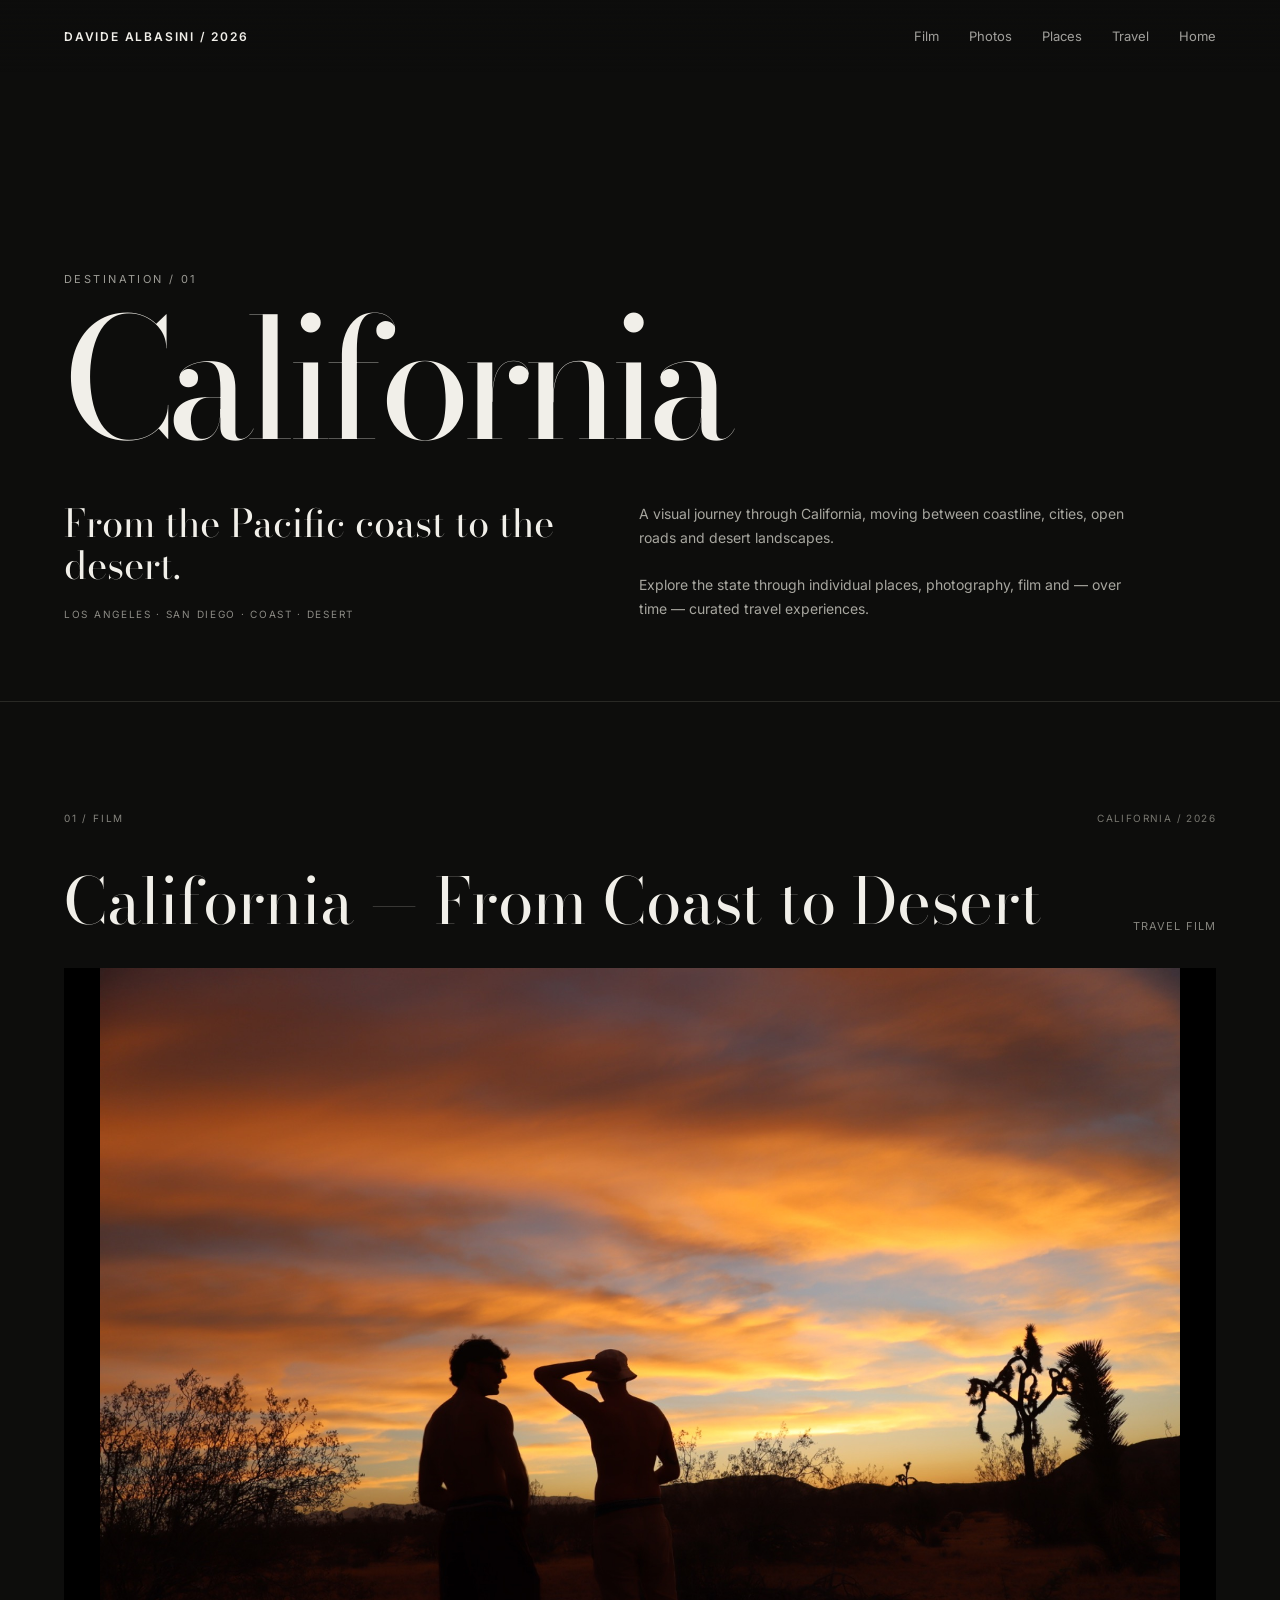
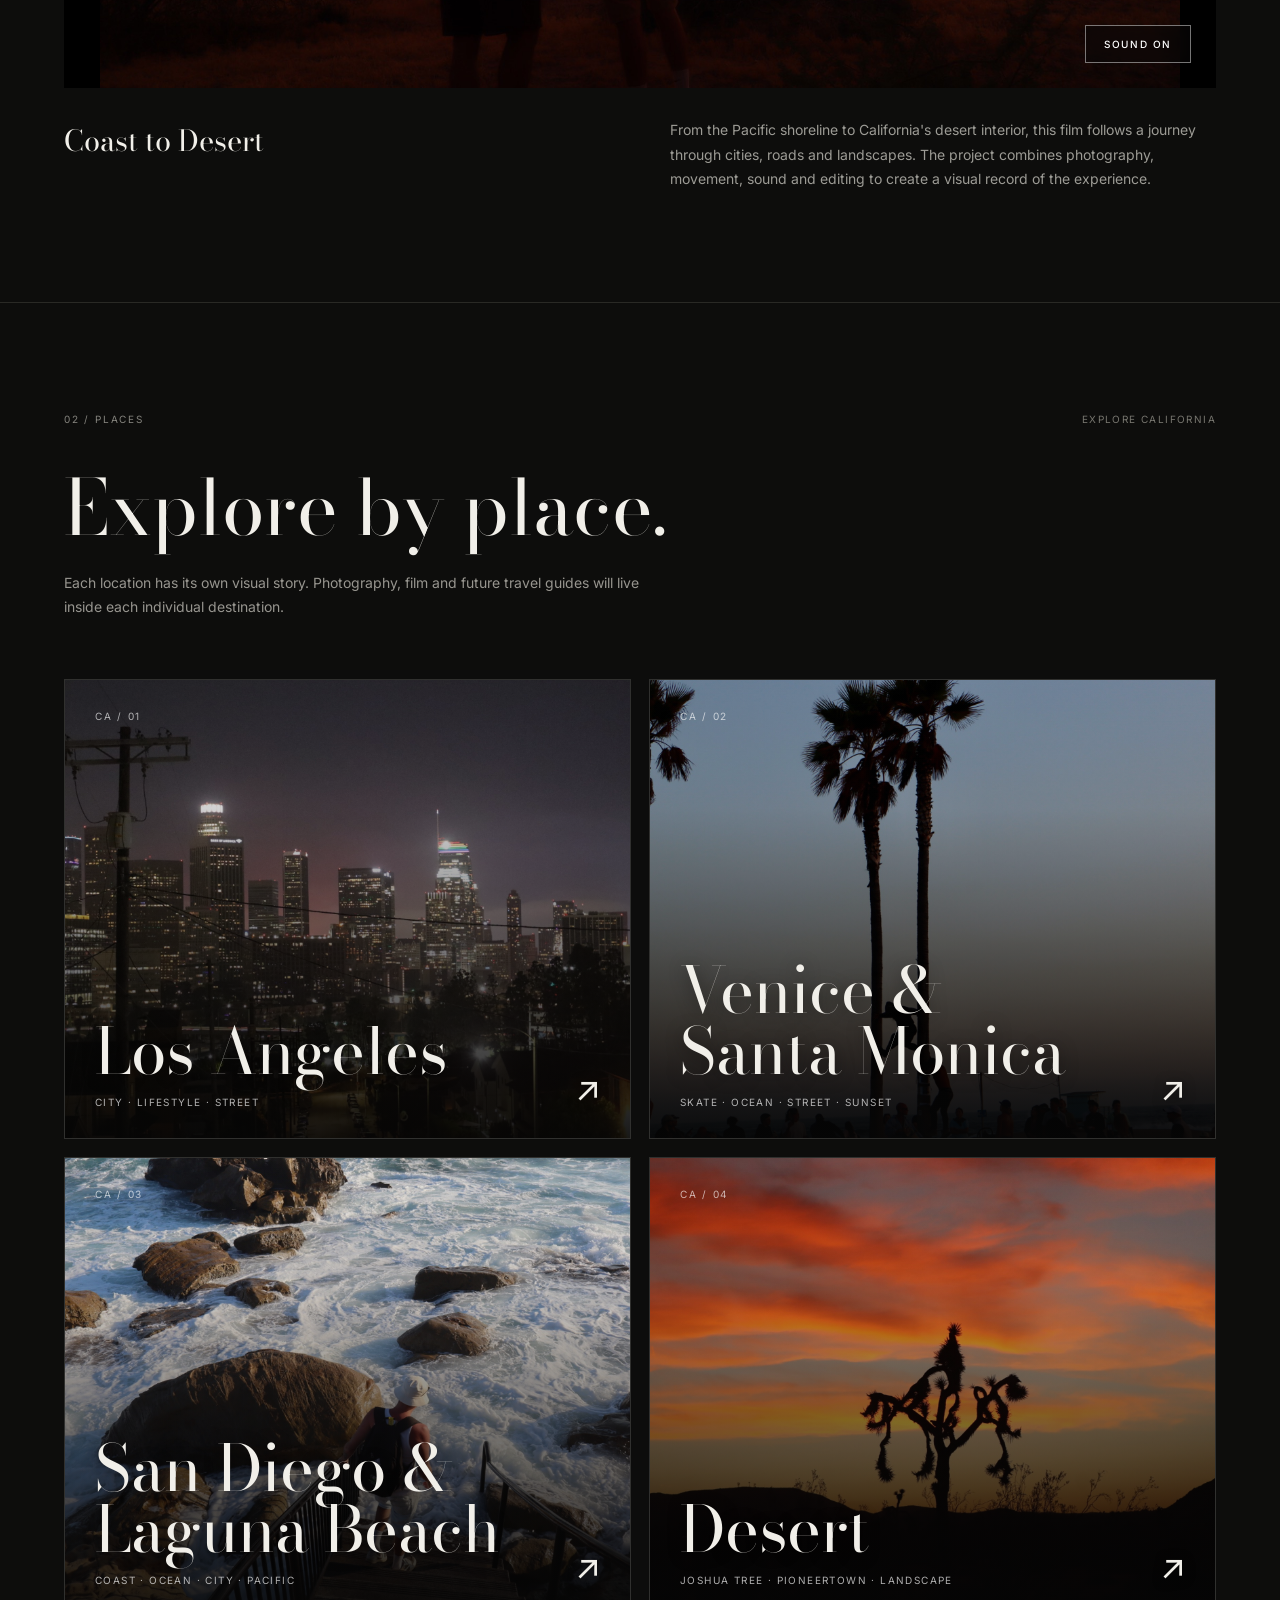
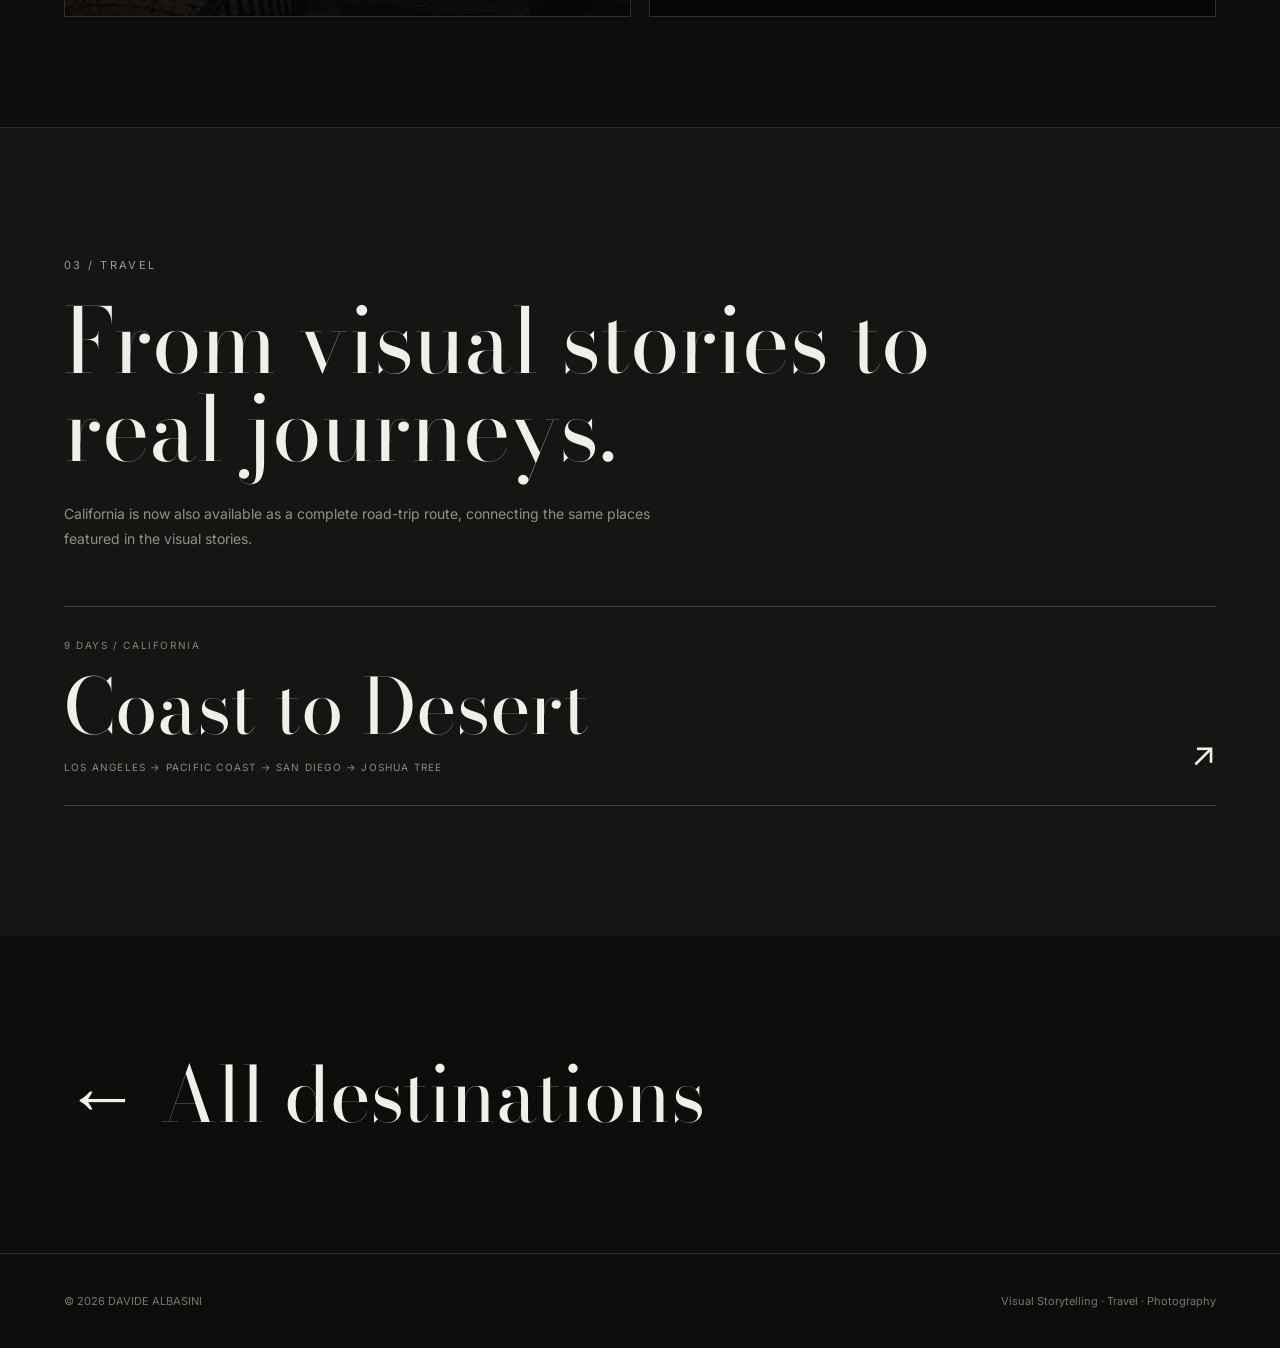
==== california.html @ 937cb7dc "add portfolio website" ====
<!DOCTYPE html>
<html lang="en">

<head>
  <meta charset="UTF-8">
  <meta name="viewport" content="width=device-width, initial-scale=1.0">

  <title>California | ALBASINI</title>

  <link rel="preconnect" href="https://fonts.googleapis.com">
  <link rel="preconnect" href="https://fonts.gstatic.com" crossorigin>

  <link
    href="https://fonts.googleapis.com/css2?family=Bodoni+Moda:opsz,wght@6..96,400;6..96,500&family=Inter:wght@400;500;600&display=swap"
    rel="stylesheet"
  >

  <style>

    * {
      box-sizing: border-box;
      margin: 0;
      padding: 0;
    }

    html {
      scroll-behavior: smooth;
    }

    body {
      background: #0d0d0c;
      color: #f1efe9;
      font-family: "Inter", sans-serif;
    }

    a {
      color: inherit;
      text-decoration: none;
    }

    header {
      position: fixed;
      top: 0;
      left: 0;
      width: 100%;
      padding: 28px 5vw;
      display: flex;
      justify-content: space-between;
      align-items: center;
      z-index: 100;
      background: linear-gradient(
        to bottom,
        rgba(13,13,12,0.95),
        rgba(13,13,12,0)
      );
    }

    .brand {
      font-size: 12px;
      font-weight: 600;
      letter-spacing: 0.15em;
    }

    nav {
      display: flex;
      gap: 30px;
      font-size: 13px;
    }

    nav a {
      opacity: 0.65;
      transition: opacity 0.25s ease;
    }

    nav a:hover {
      opacity: 1;
    }

    .hero {
      min-height: 78vh;
      padding: 160px 5vw 80px;
      display: flex;
      flex-direction: column;
      justify-content: flex-end;
      border-bottom: 1px solid #292925;
    }

    .eyebrow {
      font-size: 11px;
      letter-spacing: 0.22em;
      text-transform: uppercase;
      color: #9c9b95;
      margin-bottom: 25px;
    }

    h1 {
      font-family: "Bodoni Moda", serif;
      font-weight: 400;
      font-size: clamp(72px, 13vw, 190px);
      line-height: 0.82;
      letter-spacing: -0.055em;
    }

    .intro {
      margin-top: 55px;
      display: grid;
      grid-template-columns: 1fr 1fr;
      gap: 50px;
      max-width: 1100px;
    }

    .intro-main {
      font-family: "Bodoni Moda", serif;
      font-size: clamp(25px, 3vw, 42px);
      line-height: 1.1;
    }

    .intro-text {
      color: #a7a69f;
      font-size: 14px;
      line-height: 1.7;
      max-width: 500px;
    }

    .tags {
      margin-top: 22px;
      font-size: 10px;
      letter-spacing: 0.17em;
      color: #8c8b85;
    }

    .section {
      padding: 110px 5vw;
      border-bottom: 1px solid #292925;
    }

    .section-heading {
      display: flex;
      justify-content: space-between;
      align-items: end;
      gap: 30px;
      margin-bottom: 45px;
    }

    .section-number {
      font-size: 10px;
      letter-spacing: 0.18em;
      color: #85847e;
      text-transform: uppercase;
    }

    .section-meta {
      font-size: 10px;
      letter-spacing: 0.14em;
      color: #77766f;
      text-transform: uppercase;
    }

    .film-title {
      display: flex;
      justify-content: space-between;
      align-items: end;
      gap: 40px;
      margin-bottom: 35px;
    }

    .film-title h2 {
      font-family: "Bodoni Moda", serif;
      font-size: clamp(36px, 5vw, 70px);
      font-weight: 400;
      line-height: 1;
    }

    .film-type {
      font-size: 11px;
      letter-spacing: 0.1em;
      color: #85847e;
      text-transform: uppercase;
    }

    .video-wrap {
      width: 100%;
      position: relative;
      background: #111;
      overflow: hidden;
    }

    video {
      display: block;
      width: 100%;
      height: auto;
      max-height: 80vh;
      background: black;
    }

    .sound-button {
      position: absolute;
      bottom: 25px;
      right: 25px;
      z-index: 10;
      border: 1px solid rgba(255,255,255,0.45);
      background: rgba(10,10,10,0.45);
      backdrop-filter: blur(10px);
      -webkit-backdrop-filter: blur(10px);
      color: white;
      padding: 12px 18px;
      font-family: "Inter", sans-serif;
      font-size: 10px;
      font-weight: 500;
      letter-spacing: 0.16em;
      text-transform: uppercase;
      cursor: pointer;
    }

    .film-description {
      display: grid;
      grid-template-columns: 1fr 1fr;
      gap: 60px;
      margin-top: 30px;
    }

    .film-description h3 {
      font-family: "Bodoni Moda", serif;
      font-size: 29px;
      font-weight: 400;
    }

    .film-description p {
      color: #9c9b95;
      line-height: 1.75;
      font-size: 14px;
    }

    .places-intro {
      max-width: 900px;
      margin-bottom: 60px;
    }

    .places-intro h2 {
      font-family: "Bodoni Moda", serif;
      font-size: clamp(42px, 6vw, 82px);
      font-weight: 400;
      line-height: 1;
    }

    .places-intro p {
      margin-top: 25px;
      max-width: 600px;
      color: #97958f;
      font-size: 14px;
      line-height: 1.7;
    }

    .places-grid {
      display: grid;
      grid-template-columns: 1fr 1fr;
      gap: 18px;
    }

    .place-card {
      position: relative;
      min-height: 460px;
      padding: 30px;
      display: flex;
      flex-direction: column;
      justify-content: space-between;
      overflow: hidden;
      border: 1px solid rgba(255,255,255,0.10);
      background: #181816;
      cursor: pointer;
      isolation: isolate;
      transition:
        transform 0.35s ease,
        border-color 0.35s ease;
    }

    .place-card::before {
      content: "";
      position: absolute;
      inset: 0;
      background-image: var(--bg-image);
      background-size: cover;
      background-position: var(--bg-position, center center);
      background-repeat: no-repeat;
      z-index: -2;
      transform: scale(1.01);
      transition:
        transform 0.7s ease,
        filter 0.4s ease;
    }

    .place-card::after {
      content: "";
      position: absolute;
      inset: 0;
      background:
        linear-gradient(
          to top,
          rgba(5,5,5,0.92) 0%,
          rgba(5,5,5,0.56) 38%,
          rgba(5,5,5,0.18) 72%,
          rgba(5,5,5,0.08) 100%
        );
      z-index: -1;
    }

    .place-card:hover {
      transform: translateY(-5px);
      border-color: rgba(255,255,255,0.24);
    }

    .place-card:hover::before {
      transform: scale(1.055);
      filter: brightness(1.07);
    }

    .place-number {
      font-size: 10px;
      letter-spacing: 0.17em;
      color: rgba(255,255,255,0.65);
      text-transform: uppercase;
    }

    .place-bottom {
      display: flex;
      justify-content: space-between;
      align-items: end;
      gap: 30px;
    }

    .place-card h3 {
      font-family: "Bodoni Moda", serif;
      font-size: clamp(40px, 5vw, 70px);
      font-weight: 400;
      line-height: 0.95;
      text-shadow: 0 2px 18px rgba(0,0,0,0.45);
    }

    .place-card p {
      margin-top: 14px;
      font-size: 10px;
      letter-spacing: 0.14em;
      color: rgba(255,255,255,0.68);
      text-transform: uppercase;
    }

    .arrow {
      font-size: 35px;
      transition: transform 0.3s ease;
      text-shadow: 0 2px 12px rgba(0,0,0,0.5);
    }

    .place-card:hover .arrow {
      transform: translate(7px, -7px);
    }

    .future {
      padding: 130px 5vw;
      background: #151513;
    }

    .future h2 {
      font-family: "Bodoni Moda", serif;
      font-size: clamp(45px, 7vw, 95px);
      font-weight: 400;
      line-height: 0.98;
      max-width: 1000px;
    }

    .future p {
      margin-top: 30px;
      max-width: 620px;
      color: #92908a;
      line-height: 1.75;
      font-size: 14px;
    }

    .future-tag {
      display: inline-block;
      margin-top: 40px;
      border: 1px solid #45443f;
      padding: 15px 22px;
      font-size: 10px;
      letter-spacing: 0.15em;
      text-transform: uppercase;
      color: #aaa79f;
    }

    .back {
      padding: 100px 5vw;
    }

    .back a {
      font-family: "Bodoni Moda", serif;
      font-size: clamp(40px, 6vw, 85px);
    }

    footer {
      padding: 40px 5vw;
      border-top: 1px solid #292925;
      display: flex;
      justify-content: space-between;
      color: #77766f;
      font-size: 11px;
    }

    @media (max-width: 760px) {
      header {
        padding: 22px 6vw;
      }

      nav {
        gap: 14px;
        font-size: 11px;
      }

      .desktop-only {
        display: none;
      }

      .hero {
        padding-left: 6vw;
        padding-right: 6vw;
        min-height: 70vh;
      }

      .intro,
      .film-description {
        grid-template-columns: 1fr;
        gap: 25px;
      }

      .section {
        padding: 80px 6vw;
      }

      .film-title {
        flex-direction: column;
        align-items: flex-start;
      }

      .places-grid {
        grid-template-columns: 1fr;
      }

      .place-card {
        min-height: 380px;
      }

      .future {
        padding: 90px 6vw;
      }

      .back {
        padding: 70px 6vw;
      }

      .sound-button {
        bottom: 15px;
        right: 15px;
        padding: 10px 14px;
        font-size: 9px;
      }

      footer {
        padding: 30px 6vw;
        flex-direction: column;
        gap: 12px;
      }
    }

  </style>
</head>

<body>

<header>

  <a href="index.html" class="brand">
    DAVIDE ALBASINI / 2026
  </a>

  <nav>
    <a href="#film" class="desktop-only">Film</a>
    <a href="california-PHOTOS.html">Photos</a>
    <a href="#places" class="desktop-only">Places</a>
    <a href="#travel" class="desktop-only">Travel</a>
    <a href="index.html">Home</a>
  </nav>

</header>

<main>

  <section class="hero">

    <div class="eyebrow">
      Destination / 01
    </div>

    <h1>
      California
    </h1>

    <div class="intro">

      <div>

        <div class="intro-main">
          From the Pacific coast to the desert.
        </div>

        <div class="tags">
          LOS ANGELES · SAN DIEGO · COAST · DESERT
        </div>

      </div>

      <div class="intro-text">

        A visual journey through California, moving between coastline,
        cities, open roads and desert landscapes.

        <br><br>

        Explore the state through individual places, photography,
        film and — over time — curated travel experiences.

      </div>

    </div>

  </section>


  <section class="section" id="film">

    <div class="section-heading">

      <div class="section-number">
        01 / Film
      </div>

      <div class="section-meta">
        California / 2026
      </div>

    </div>

    <div class="film-title">

      <h2>
        California — From Coast to Desert
      </h2>

      <div class="film-type">
        Travel Film
      </div>

    </div>

    <div class="video-wrap">

      <video
        id="californiaVideo"
        poster="[data-uri]"
        autoplay
        muted
        loop
        playsinline
        preload="auto"
      >

        <source src="assets/california/videos/california from coast to desert mp4.mp4" type="video/mp4">

      </video>

      <button
        class="sound-button"
        id="soundButton"
        type="button"
      >
        SOUND ON
      </button>

    </div>

    <div class="film-description">

      <h3>
        Coast to Desert
      </h3>

      <p>
        From the Pacific shoreline to California's desert interior,
        this film follows a journey through cities, roads and landscapes.

        The project combines photography, movement, sound and editing
        to create a visual record of the experience.
      </p>

    </div>

  </section>


  <section class="section" id="places">

    <div class="section-heading">

      <div class="section-number">
        02 / Places
      </div>

      <div class="section-meta">
        Explore California
      </div>

    </div>

    <div class="places-intro">

      <h2>
        Explore by place.
      </h2>

      <p>
        Each location has its own visual story.
        Photography, film and future travel guides will live
        inside each individual destination.
      </p>

    </div>

    <div class="places-grid">

      <!-- LOS ANGELES — night skyline -->
      <a
        href="los-angeles.html"
        class="place-card"
        style="
          --bg-image: url('[data-uri]');
          --bg-position: center center;
        "
      >

        <div class="place-number">
          CA / 01
        </div>

        <div class="place-bottom">

          <div>

            <h3>
              Los Angeles
            </h3>

            <p>
              City · Lifestyle · Street
            </p>

          </div>

          <div class="arrow">
            ↗
          </div>

        </div>

      </a>


      <!-- VENICE — guy between the two palm trees -->
      <a
        href="venice-santa-monica.html"
        class="place-card"
        style="
          --bg-image: url('[data-uri]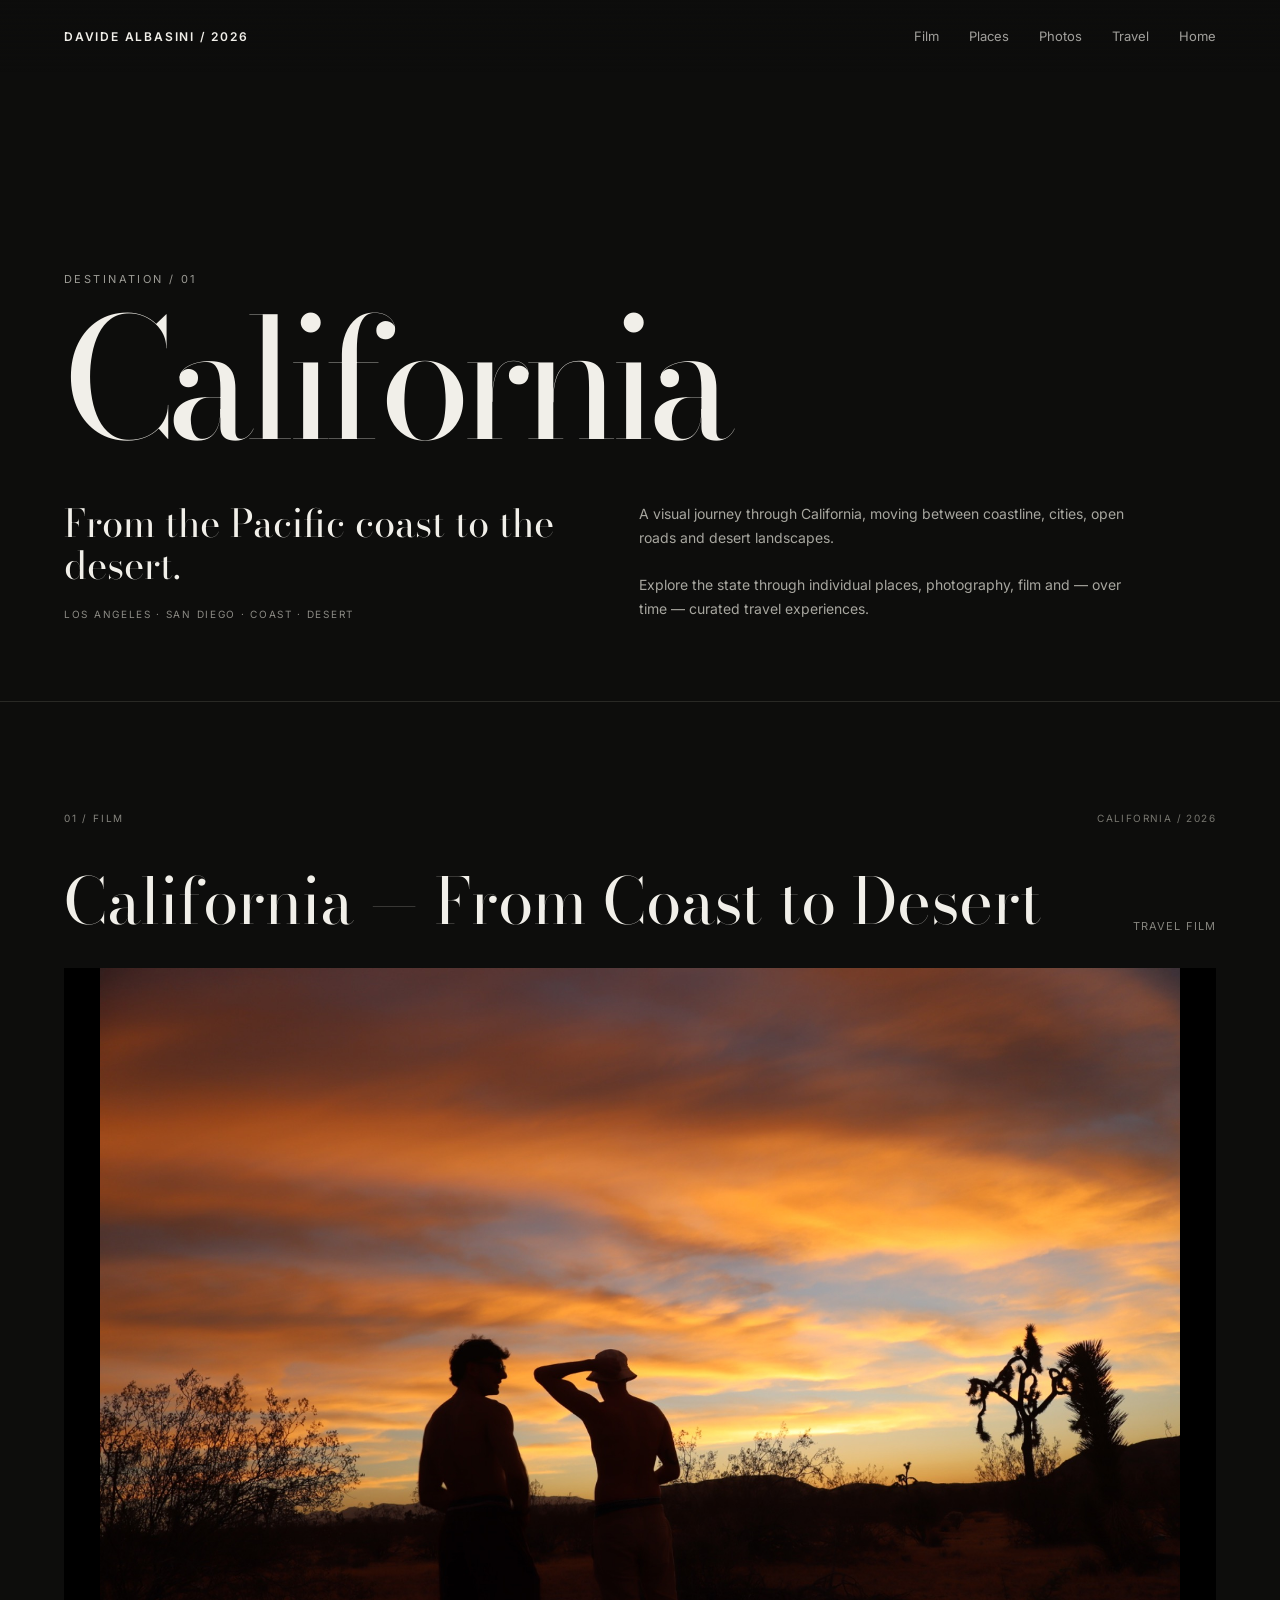
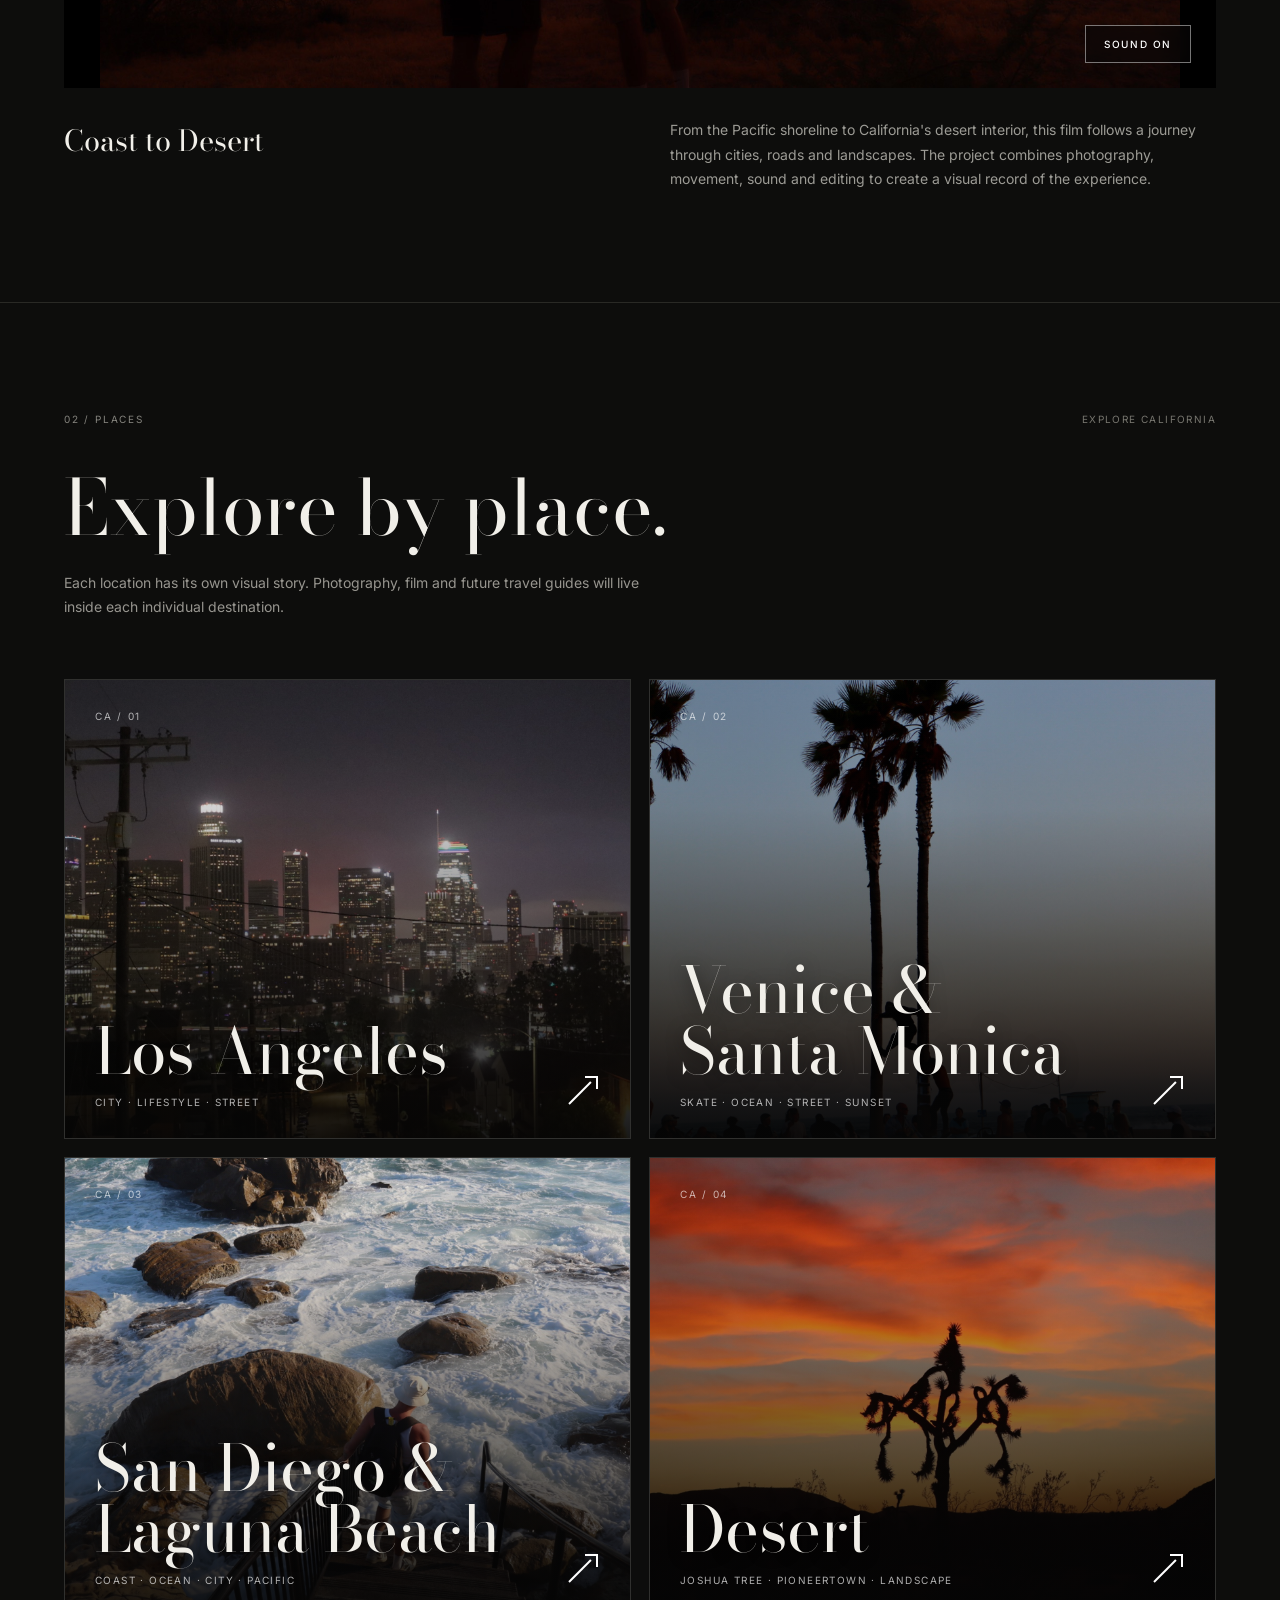
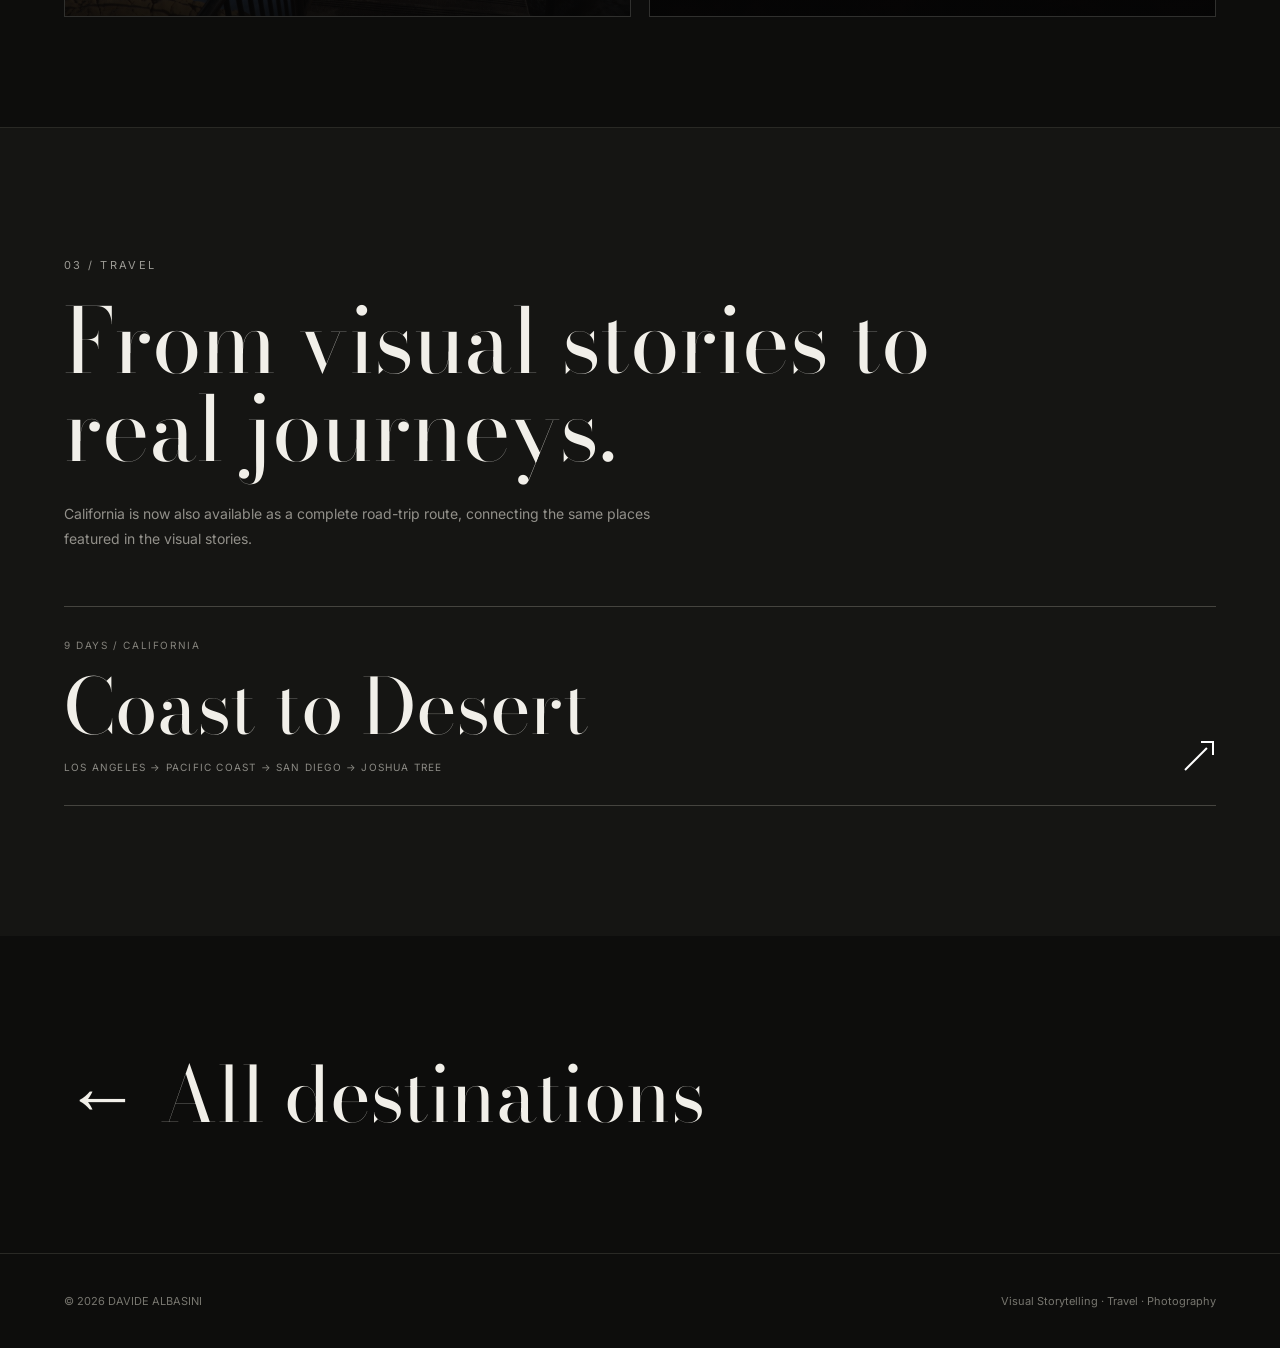
